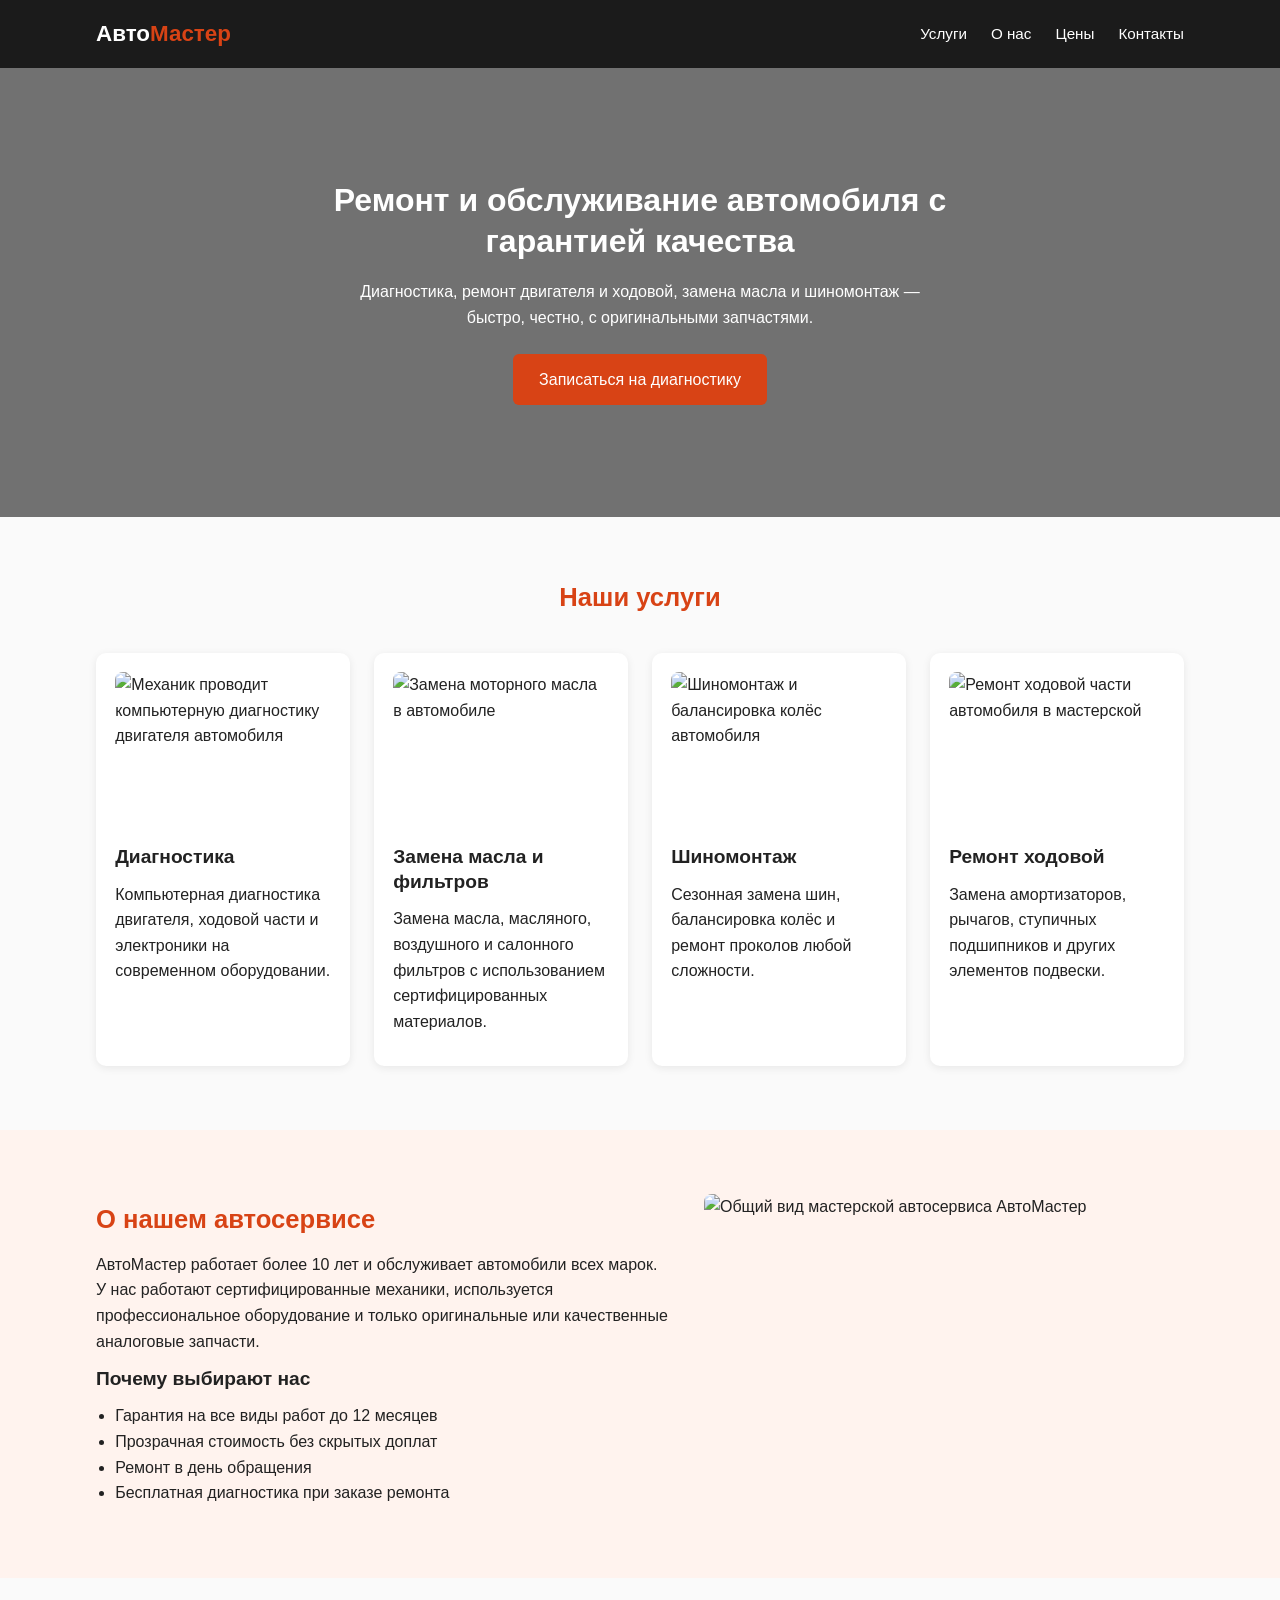
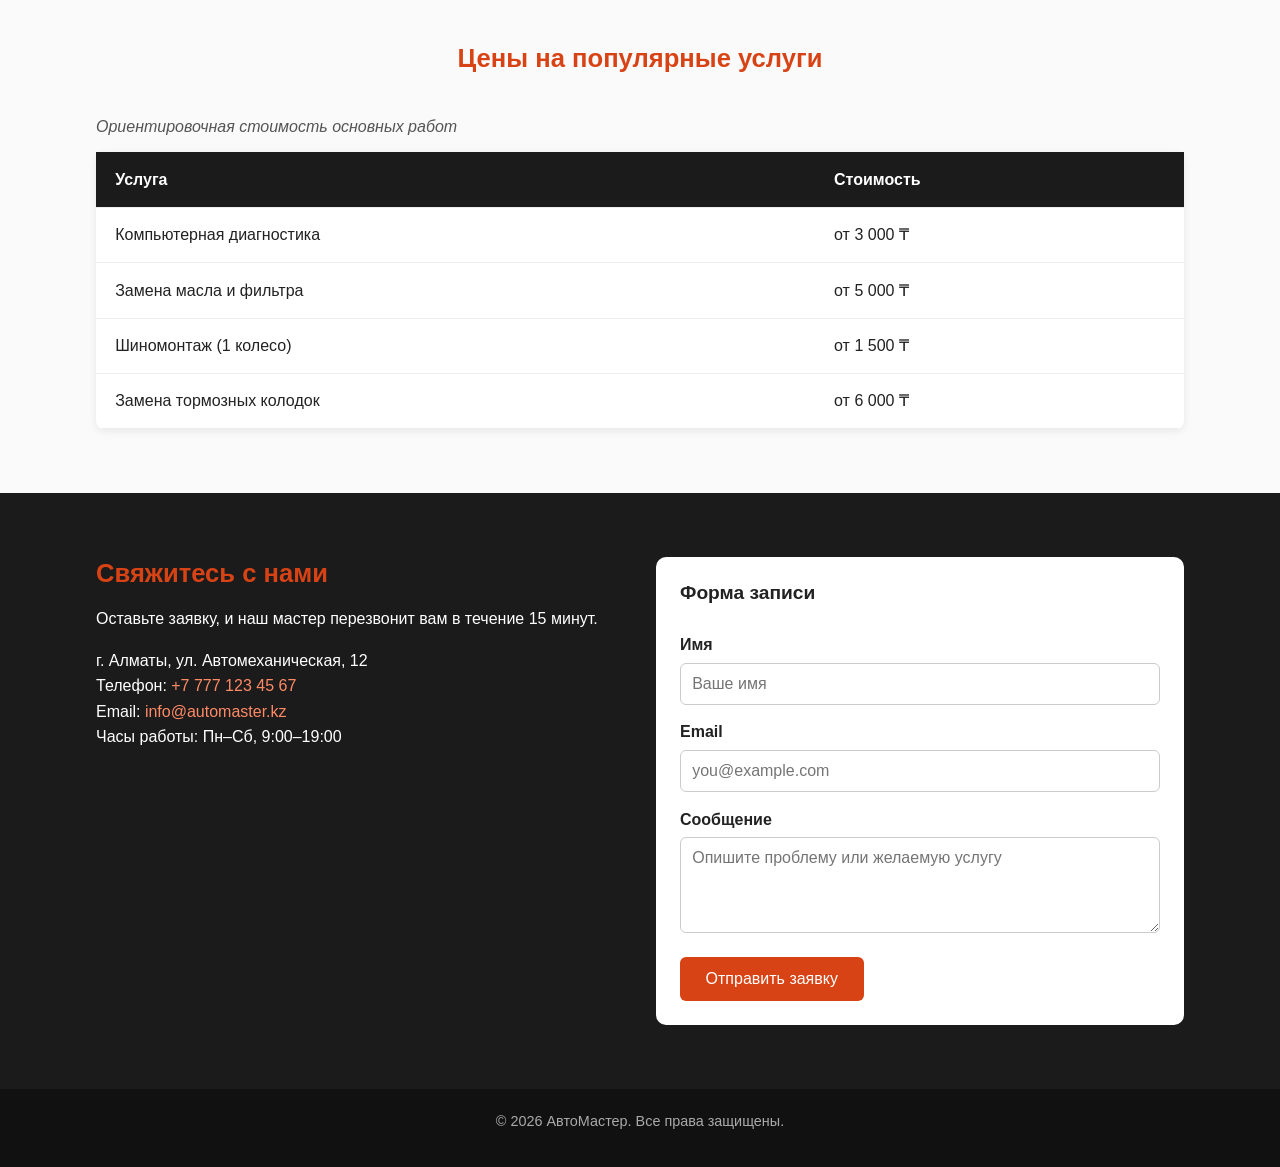
==== index.html @ 835e3342 "Add files via upload" ====
<!DOCTYPE html>
<html lang="ru">
<head>
  <meta charset="UTF-8">
  <meta name="viewport" content="width=device-width, initial-scale=1.0">
  <title>АвтоМастер — автосервис в вашем городе</title>
  <meta name="description" content="АвтоМастер — надёжный автосервис: диагностика, ремонт двигателя, замена масла, шиномонтаж. Гарантия на все виды работ, оригинальные запчасти.">
  <link rel="icon" href="data:image/svg+xml,<svg xmlns=%22http://www.w3.org/2000/svg%22 viewBox=%220 0 100 100%22><text y=%22.9em%22 font-size=%2290%22>🔧</text></svg>">
  <link rel="stylesheet" href="style.css">
</head>
<body>

  <header class="site-header">
    <div class="container header-inner">
      <div class="logo">Авто<span>Мастер</span></div>
      <nav class="main-nav" aria-label="Основная навигация">
        <ul>
          <li><a href="#services">Услуги</a></li>
          <li><a href="#about">О нас</a></li>
          <li><a href="#prices">Цены</a></li>
          <li><a href="#contact">Контакты</a></li>
        </ul>
      </nav>
    </div>
  </header>

  <main>

    <!-- Hero -->
    <section class="hero" id="hero">
      <div class="container hero-inner">
        <h1>Ремонт и обслуживание автомобиля с гарантией качества</h1>
        <p>Диагностика, ремонт двигателя и ходовой, замена масла и шиномонтаж — быстро, честно, с оригинальными запчастями.</p>
        <a href="#contact" class="btn">Записаться на диагностику</a>
      </div>
    </section>

    <!-- Услуги -->
    <section class="services" id="services">
      <div class="container">
        <h2>Наши услуги</h2>
        <div class="cards">

          <article class="card">
            <img src="https://images.unsplash.com/photo-1487754180451-c456f719a1fc?w=400" alt="Механик проводит компьютерную диагностику двигателя автомобиля">
            <h3>Диагностика</h3>
            <p>Компьютерная диагностика двигателя, ходовой части и электроники на современном оборудовании.</p>
          </article>

          <article class="card">
            <img src="https://images.unsplash.com/photo-1632823469850-1b7b1e8b7e1f?w=400" alt="Замена моторного масла в автомобиле">
            <h3>Замена масла и фильтров</h3>
            <p>Замена масла, масляного, воздушного и салонного фильтров с использованием сертифицированных материалов.</p>
          </article>

          <article class="card">
            <img src="https://images.unsplash.com/photo-1580273916550-e323be2ae537?w=400" alt="Шиномонтаж и балансировка колёс автомобиля">
            <h3>Шиномонтаж</h3>
            <p>Сезонная замена шин, балансировка колёс и ремонт проколов любой сложности.</p>
          </article>

          <article class="card">
            <img src="https://images.unsplash.com/photo-1625047509168-a7026f36de04?w=400" alt="Ремонт ходовой части автомобиля в мастерской">
            <h3>Ремонт ходовой</h3>
            <p>Замена амортизаторов, рычагов, ступичных подшипников и других элементов подвески.</p>
          </article>

        </div>
      </div>
    </section>

    <!-- О нас -->
    <section class="about" id="about">
      <div class="container about-inner">
        <div class="about-text">
          <h2>О нашем автосервисе</h2>
          <p>АвтоМастер работает более 10 лет и обслуживает автомобили всех марок. У нас работают сертифицированные механики, используется профессиональное оборудование и только оригинальные или качественные аналоговые запчасти.</p>
          <h3>Почему выбирают нас</h3>
          <ul>
            <li>Гарантия на все виды работ до 12 месяцев</li>
            <li>Прозрачная стоимость без скрытых доплат</li>
            <li>Ремонт в день обращения</li>
            <li>Бесплатная диагностика при заказе ремонта</li>
          </ul>
        </div>
        <img class="about-image" src="https://images.unsplash.com/photo-1632823469850-1b7b1e8b7e1f?w=600" alt="Общий вид мастерской автосервиса АвтоМастер">
      </div>
    </section>

    <!-- Цены -->
    <section class="prices" id="prices">
      <div class="container">
        <h2>Цены на популярные услуги</h2>
        <table class="price-table">
          <caption>Ориентировочная стоимость основных работ</caption>
          <thead>
            <tr>
              <th scope="col">Услуга</th>
              <th scope="col">Стоимость</th>
            </tr>
          </thead>
          <tbody>
            <tr>
              <td>Компьютерная диагностика</td>
              <td>от 3 000 ₸</td>
            </tr>
            <tr>
              <td>Замена масла и фильтра</td>
              <td>от 5 000 ₸</td>
            </tr>
            <tr>
              <td>Шиномонтаж (1 колесо)</td>
              <td>от 1 500 ₸</td>
            </tr>
            <tr>
              <td>Замена тормозных колодок</td>
              <td>от 6 000 ₸</td>
            </tr>
          </tbody>
        </table>
      </div>
    </section>

    <!-- Контакты / форма -->
    <section class="contact" id="contact">
      <div class="container contact-inner">
        <div class="contact-info">
          <h2>Свяжитесь с нами</h2>
          <p>Оставьте заявку, и наш мастер перезвонит вам в течение 15 минут.</p>
          <address>
            г. Алматы, ул. Автомеханическая, 12<br>
            Телефон: <a href="tel:+77771234567">+7 777 123 45 67</a><br>
            Email: <a href="mailto:info@automaster.kz">info@automaster.kz</a><br>
            Часы работы: Пн–Сб, 9:00–19:00
          </address>
        </div>

        <form class="contact-form" action="#" method="post">
          <h3>Форма записи</h3>

          <label for="name">Имя</label>
          <input type="text" id="name" name="name" required placeholder="Ваше имя">

          <label for="email">Email</label>
          <input type="email" id="email" name="email" required placeholder="you@example.com">

          <label for="message">Сообщение</label>
          <textarea id="message" name="message" rows="4" required placeholder="Опишите проблему или желаемую услугу"></textarea>

          <button type="submit" class="btn">Отправить заявку</button>
        </form>
      </div>
    </section>

  </main>

  <footer class="site-footer">
    <div class="container">
      <p>&copy; 2026 АвтоМастер. Все права защищены.</p>
    </div>
  </footer>

</body>
</html>
---- style.css ----
/* ===== Base reset ===== */
* {
  box-sizing: border-box;
  margin: 0;
  padding: 0;
}

body {
  font-family: 'Segoe UI', Arial, sans-serif;
  line-height: 1.6;
  color: #222;
  background: #fafafa;
}

.container {
  width: 90%;
  max-width: 1200px;
  margin: 0 auto;
}

a {
  color: inherit;
  text-decoration: none;
}

img {
  max-width: 100%;
  display: block;
  border-radius: 8px;
}

h1, h2, h3 {
  line-height: 1.3;
  margin-bottom: 0.6em;
}

h1 { font-size: 2rem; }
h2 { font-size: 1.6rem; color: #d84315; }
h3 { font-size: 1.2rem; }

p { margin-bottom: 0.8em; }

.btn {
  display: inline-block;
  background: #d84315;
  color: #fff;
  padding: 0.8em 1.6em;
  border: none;
  border-radius: 6px;
  font-size: 1rem;
  cursor: pointer;
  transition: background 0.2s ease;
}

.btn:hover {
  background: #b23a12;
}

/* ===== Header ===== */
.site-header {
  background: #1b1b1b;
  color: #fff;
  position: sticky;
  top: 0;
  z-index: 10;
}

.header-inner {
  display: flex;
  justify-content: space-between;
  align-items: center;
  padding: 1em 0;
}

.logo {
  font-size: 1.4rem;
  font-weight: bold;
}

.logo span {
  color: #d84315;
}

.main-nav ul {
  list-style: none;
  display: flex;
  gap: 1.5em;
  flex-wrap: wrap;
}

.main-nav a {
  color: #fff;
  font-size: 0.95rem;
}

.main-nav a:hover {
  color: #d84315;
}

/* ===== Hero ===== */
.hero {
  background: linear-gradient(rgba(0,0,0,0.55), rgba(0,0,0,0.55)),
              url('https://images.unsplash.com/photo-1486262715619-67b85e0b08d3?w=1200') center/cover no-repeat;
  color: #fff;
  padding: 5em 0;
  text-align: center;
}

.hero h1 {
  max-width: 700px;
  margin: 0 auto 0.5em;
}

.hero p {
  max-width: 600px;
  margin: 0 auto 1.5em;
}

/* ===== Services ===== */
.services {
  padding: 4em 0;
}

.services h2,
.prices h2 {
  text-align: center;
  margin-bottom: 1.5em;
}

.cards {
  display: grid;
  grid-template-columns: repeat(2, 1fr);
  gap: 1.5em;
}

.card {
  background: #fff;
  padding: 1.2em;
  border-radius: 10px;
  box-shadow: 0 2px 8px rgba(0,0,0,0.08);
}

.card img {
  margin-bottom: 0.8em;
  height: 160px;
  width: 100%;
  object-fit: cover;
}

/* ===== About ===== */
.about {
  background: #fff3ee;
  padding: 4em 0;
}

.about-inner {
  display: grid;
  grid-template-columns: 1.2fr 1fr;
  gap: 2em;
  align-items: center;
}

.about ul {
  margin-left: 1.2em;
}

.about-image {
  height: 320px;
  width: 100%;
  object-fit: cover;
}

/* ===== Prices ===== */
.prices {
  padding: 4em 0;
}

.price-table {
  width: 100%;
  border-collapse: collapse;
  background: #fff;
  box-shadow: 0 2px 8px rgba(0,0,0,0.08);
  border-radius: 8px;
  overflow: hidden;
}

.price-table caption {
  caption-side: top;
  text-align: left;
  padding-bottom: 0.8em;
  font-style: italic;
  color: #555;
}

.price-table th,
.price-table td {
  padding: 0.9em 1.2em;
  border-bottom: 1px solid #eee;
  text-align: left;
}

.price-table th {
  background: #1b1b1b;
  color: #fff;
}

/* ===== Contact ===== */
.contact {
  background: #1b1b1b;
  color: #fff;
  padding: 4em 0;
}

.contact-inner {
  display: grid;
  grid-template-columns: 1fr 1fr;
  gap: 2em;
}

.contact-info address {
  font-style: normal;
  margin-top: 1em;
}

.contact-info a {
  color: #ff8a65;
}

.contact-form {
  background: #fff;
  color: #222;
  padding: 1.5em;
  border-radius: 10px;
  display: flex;
  flex-direction: column;
  gap: 0.3em;
}

.contact-form label {
  font-weight: bold;
  margin-top: 0.6em;
}

.contact-form input,
.contact-form textarea {
  padding: 0.7em;
  border: 1px solid #ccc;
  border-radius: 6px;
  font-size: 1rem;
  font-family: inherit;
}

.contact-form button {
  margin-top: 1.2em;
  align-self: flex-start;
}

/* ===== Footer ===== */
.site-footer {
  background: #111;
  color: #aaa;
  text-align: center;
  padding: 1.5em 0;
  font-size: 0.9rem;
}

/* ===== Responsive: mobile (375px and below) ===== */
@media (max-width: 480px) {
  .header-inner {
    flex-direction: column;
    gap: 0.8em;
    text-align: center;
  }

  .main-nav ul {
    justify-content: center;
    gap: 1em;
  }

  .hero {
    padding: 3em 0;
  }

  h1 { font-size: 1.5rem; }
  h2 { font-size: 1.3rem; }

  .cards {
    grid-template-columns: 1fr;
  }

  .about-inner,
  .contact-inner {
    grid-template-columns: 1fr;
  }

  .about-image {
    height: 220px;
    order: -1;
  }
}

/* ===== Responsive: tablets ===== */
@media (min-width: 481px) and (max-width: 900px) {
  .cards {
    grid-template-columns: repeat(2, 1fr);
  }

  .about-inner,
  .contact-inner {
    grid-template-columns: 1fr;
  }
}

/* ===== Large desktop (1280px+) ===== */
@media (min-width: 1280px) {
  .container {
    width: 85%;
  }

  .hero {
    padding: 7em 0;
  }

  .cards {
    grid-template-columns: repeat(4, 1fr);
  }
}
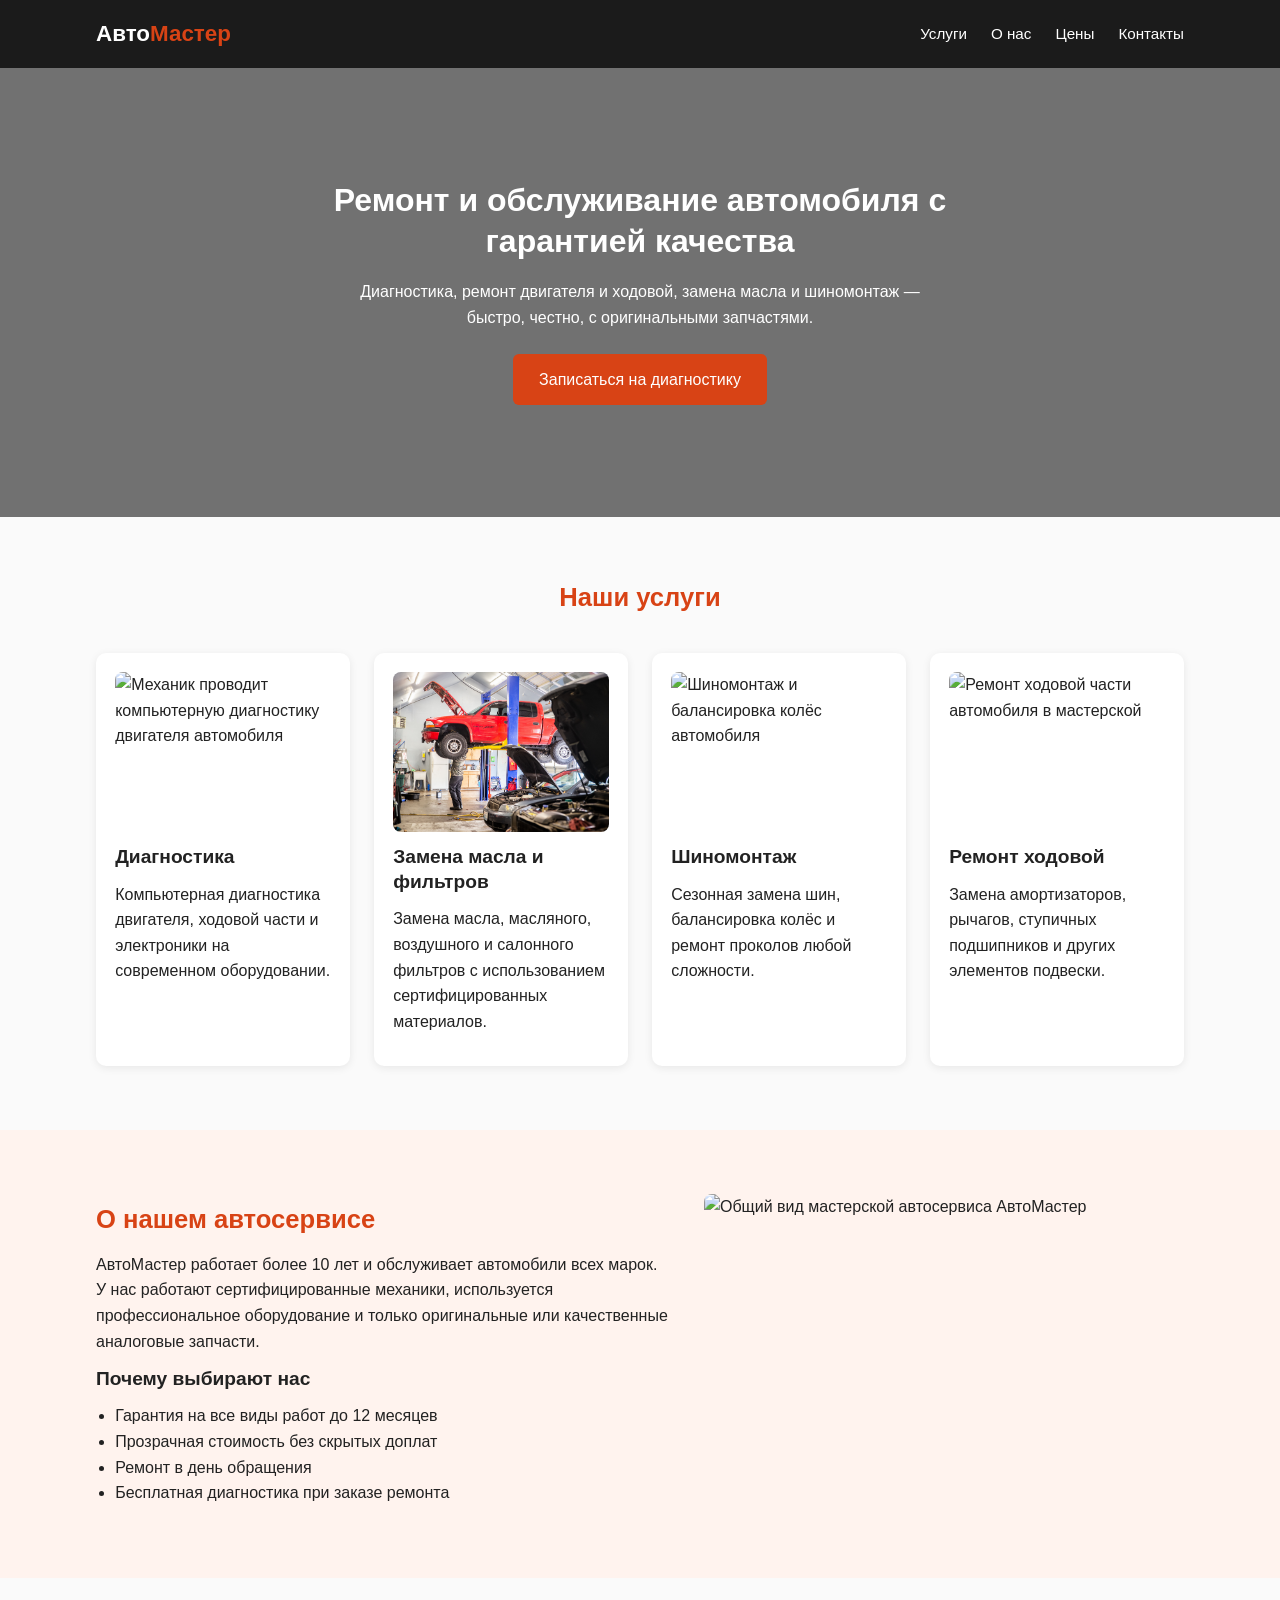
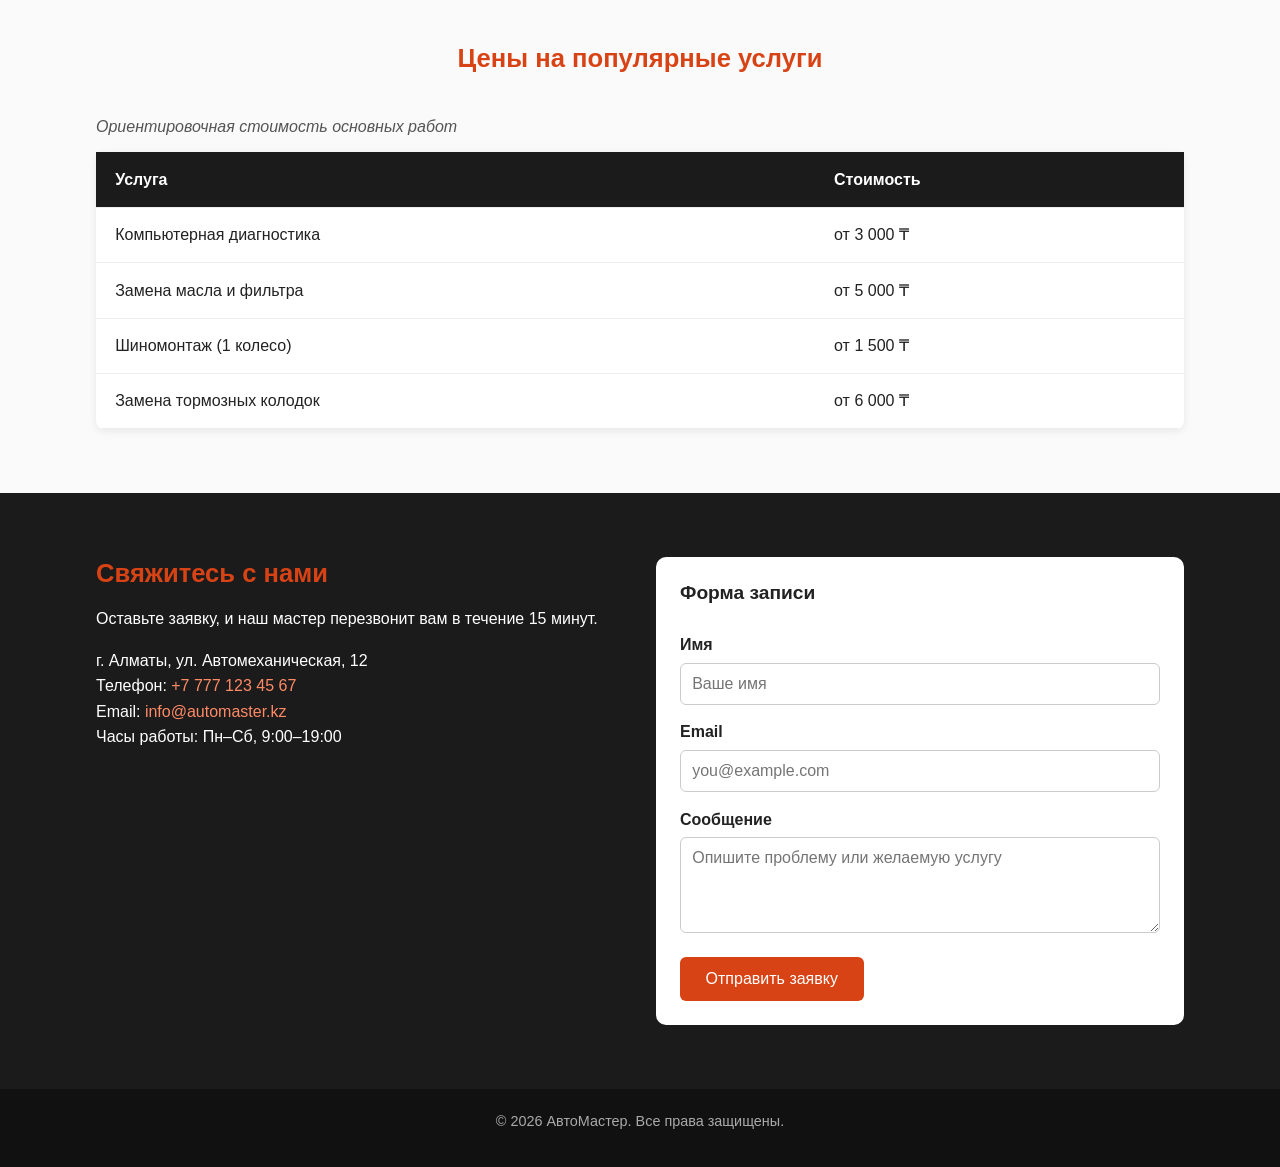
==== commit ece340a0: "Update image source to local path in index.html" ====
--- a/index.html
+++ b/index.html
@@ -48,7 +48,7 @@
           </article>
 
           <article class="card">
-            <img src="https://images.unsplash.com/photo-1632823469850-1b7b1e8b7e1f?w=400" alt="Замена моторного масла в автомобиле">
+            <img src="Boss-Auto-Repair-in-Olympia-Four-Wheel-Drive-Repair.jpg" alt="Замена моторного масла в автомобиле">
             <h3>Замена масла и фильтров</h3>
             <p>Замена масла, масляного, воздушного и салонного фильтров с использованием сертифицированных материалов.</p>
           </article>
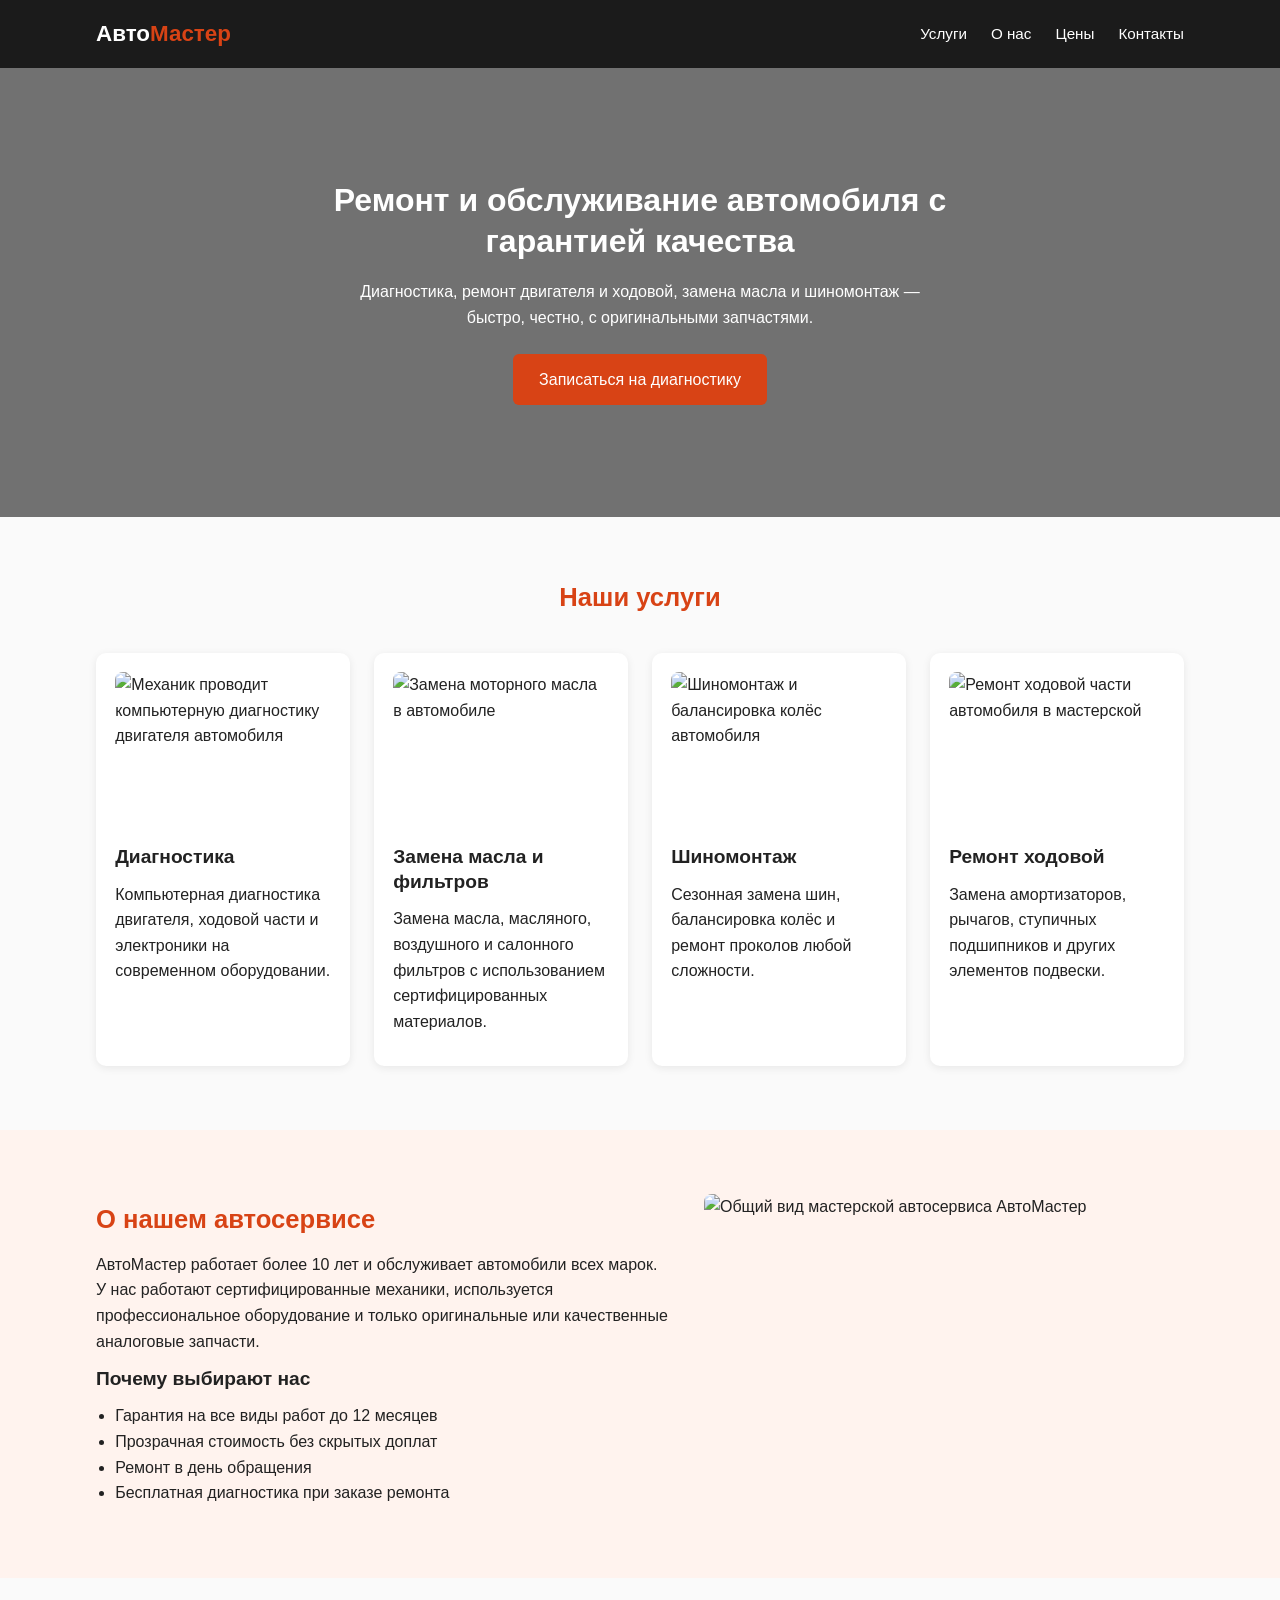
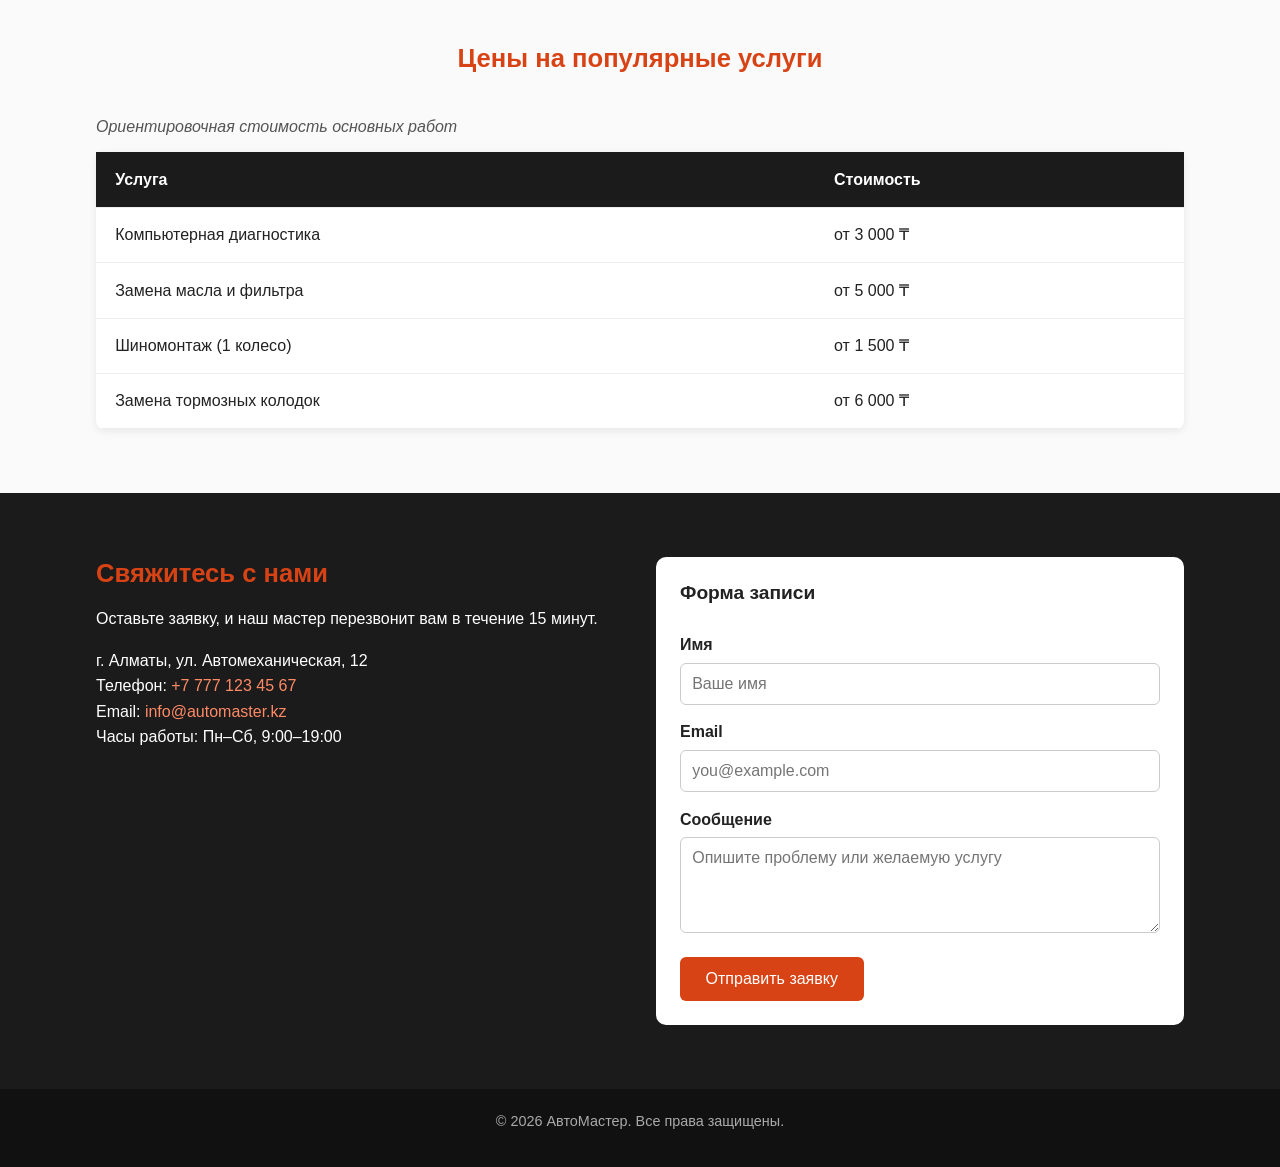
==== commit b3ca1c82: "Update image source to use GitHub link" ====
--- a/index.html
+++ b/index.html
@@ -48,7 +48,7 @@
           </article>
 
           <article class="card">
-            <img src="Boss-Auto-Repair-in-Olympia-Four-Wheel-Drive-Repair.jpg" alt="Замена моторного масла в автомобиле">
+            <img src="https://github.com/suniiiS/landing-Zhakhansha/blob/main/Boss-Auto-Repair-in-Olympia-Four-Wheel-Drive-Repair.jpg" alt="Замена моторного масла в автомобиле">
             <h3>Замена масла и фильтров</h3>
             <p>Замена масла, масляного, воздушного и салонного фильтров с использованием сертифицированных материалов.</p>
           </article>
